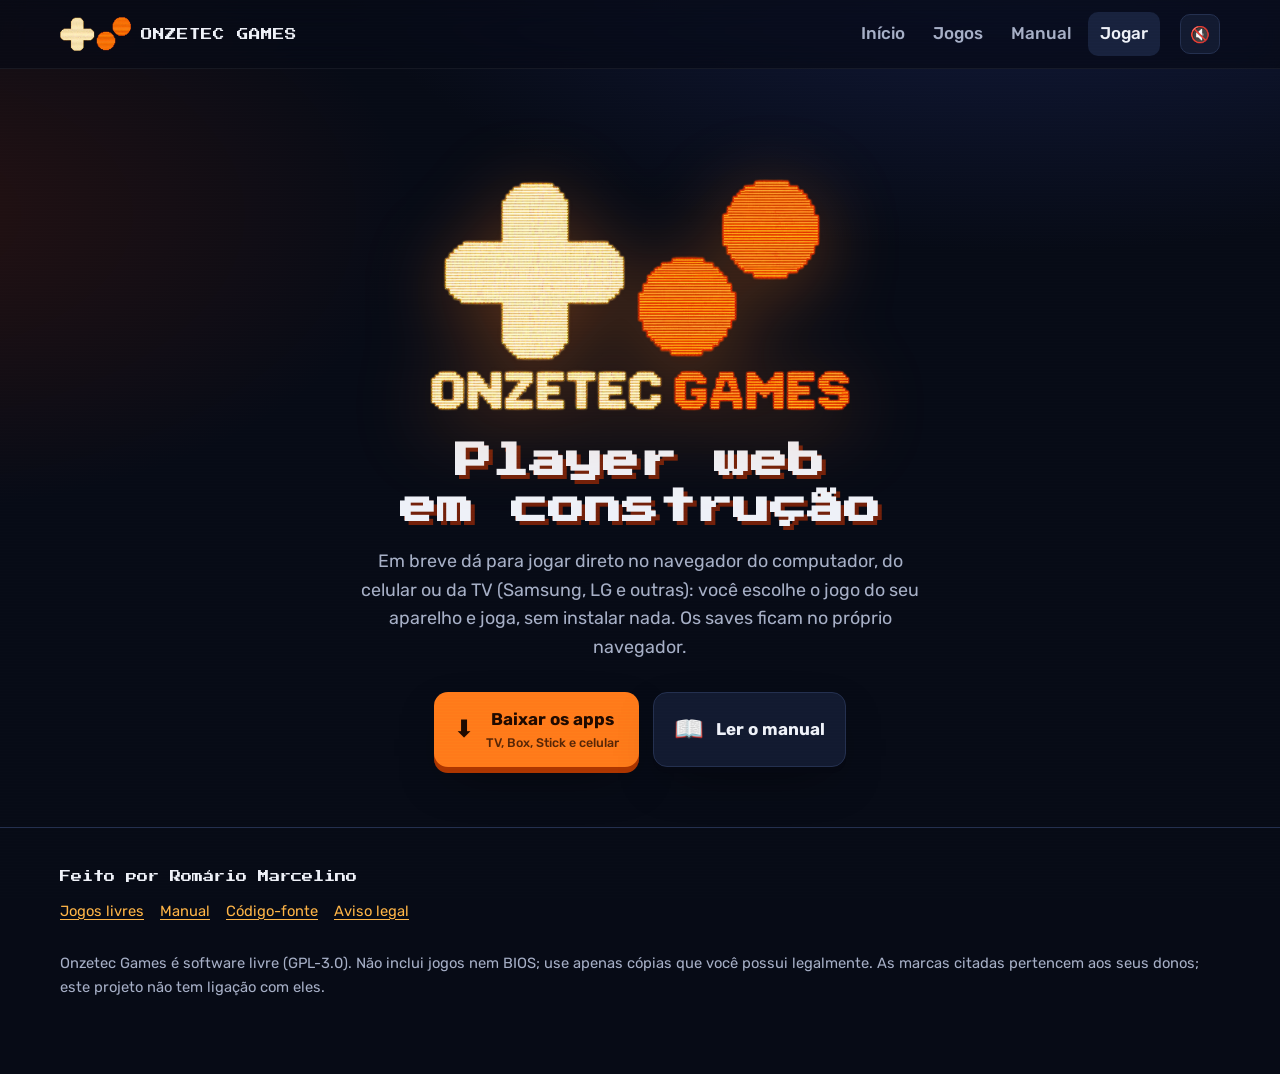
==== site/jogar/index.html @ 1bab52d6 "Site oficial (GitHub Pages): início, jogos livres, manual e player web - site/: HTML + CSS moderno (" ====
<!doctype html>
<html lang="pt-BR">
<head>
  <meta charset="utf-8">
  <meta name="viewport" content="width=device-width, initial-scale=1">
  <title>Jogar no navegador · Onzetec Games</title>
  <meta name="description" content="Versão web do Onzetec Games: jogue clássicos no navegador.">
  <meta name="theme-color" content="#070b16">
  <link rel="icon" href="../favicon.png">
  <link rel="manifest" href="../manifest.webmanifest">
  <link rel="preconnect" href="https://fonts.googleapis.com">
  <link rel="preconnect" href="https://fonts.gstatic.com" crossorigin>
  <link href="https://fonts.googleapis.com/css2?family=Press+Start+2P&family=Rubik:wght@400;500;600;700&display=swap" rel="stylesheet">
  <link rel="stylesheet" href="../assets/css/site.css">
  <script type="module" src="../assets/js/site.js"></script>
</head>
<body>
  <header class="topbar">
    <div class="wrap">
      <a class="brand" href=".././"><img src="../assets/img/mark.webp" alt="" width="70" height="34"><span>ONZETEC GAMES</span></a>
      <nav aria-label="Principal">
        <a href=".././">Início</a>
        <a href="../jogos.html">Jogos</a>
        <a href="../manual.html">Manual</a>
        <a href="../jogar/">Jogar</a>
      </nav>
      <button class="sound-toggle" type="button" aria-pressed="false" title="Ligar som e música">🔇</button>
    </div>
  </header>

  <main>
    <section class="hero">
      <div class="wrap" style="text-align:center">
        <img class="logo" src="../assets/img/logo.webp" alt="Onzetec Games" width="420" height="232" style="margin-inline:auto">
        <h1>Player web<br>em construção</h1>
        <p class="lead" style="margin-inline:auto">Em breve dá para jogar direto no navegador do computador, do celular ou da TV (Samsung, LG e outras): você escolhe o jogo do seu aparelho e joga, sem instalar nada. Os saves ficam no próprio navegador.</p>
        <div class="ctas" style="justify-content:center">
          <a class="btn" href="../#baixar"><span class="ico">⬇</span><span>Baixar os apps<small>TV, Box, Stick e celular</small></span></a>
          <a class="btn ghost" href="../manual.html"><span class="ico">📖</span><span>Ler o manual</span></a>
        </div>
      </div>
    </section>
  </main>

  <footer>
    <div class="wrap">
      <span class="made">Feito por Romário Marcelino</span>
      <nav><a href="../jogos.html">Jogos livres</a><a href="../manual.html">Manual</a><a href="https://github.com/romariosamsumg-bot/EmuladorOnzetec">Código-fonte</a><a href="../manual.html#legal">Aviso legal</a></nav>
      <p>Onzetec Games é software livre (GPL-3.0). Não inclui jogos nem BIOS; use apenas cópias que você possui legalmente. As marcas citadas pertencem aos seus donos; este projeto não tem ligação com eles.</p>
    </div>
  </footer>
</body>
</html>
---- site/assets/css/site.css ----
/* Onzetec Games — site oficial.
   CSS moderno sem build: variáveis, aninhamento, oklch, container queries, :has(),
   transições entre páginas (View Transitions) e animações ao rolar (scroll-driven). */

@view-transition { navigation: auto; }

:root {
  color-scheme: dark;
  --navy: #011c38;
  --bg: #070b16;
  --bg-2: #0d1426;
  --card: #121a30;
  --card-2: #18223d;
  --line: #24304f;
  --text: #eef1f8;
  --muted: #a6afc6;
  --orange: #ff7a1a;
  --orange-2: #ffb547;
  --cyan: #3fd0e0;
  --violet: #8b6cff;
  --green: #5bd68a;
  --radius: 16px;
  --pixel: "Press Start 2P", ui-monospace, monospace;
  --sans: "Rubik", system-ui, -apple-system, "Segoe UI", sans-serif;
  --shadow: 0 18px 50px -20px rgb(0 0 0 / 0.7);
  --glow: 0 0 0 1px oklch(0.75 0.17 50 / 0.5), 0 10px 40px -10px oklch(0.72 0.19 50 / 0.6);
}

*, *::before, *::after { box-sizing: border-box; }

html { scroll-behavior: smooth; scroll-padding-top: 88px; }

body {
  margin: 0;
  font-family: var(--sans);
  font-size: 17px;
  line-height: 1.6;
  color: var(--text);
  background:
    radial-gradient(1200px 600px at 80% -10%, oklch(0.35 0.12 270 / 0.45), transparent 60%),
    radial-gradient(900px 500px at -10% 20%, oklch(0.45 0.16 45 / 0.22), transparent 60%),
    var(--bg);
  min-height: 100dvh;
  overflow-x: hidden;
}

/* Linhas de TV antiga (CRT) por cima de tudo, bem leves. */
body::after {
  content: "";
  position: fixed;
  inset: 0;
  pointer-events: none;
  z-index: 100;
  background: repeating-linear-gradient(to bottom, rgb(255 255 255 / 0.025) 0 1px, transparent 1px 3px);
  mix-blend-mode: overlay;
}

img { max-width: 100%; display: block; }
a { color: var(--orange-2); text-underline-offset: 3px; }
a:hover { color: var(--orange); }
code, kbd {
  font-family: ui-monospace, "SFMono-Regular", Consolas, monospace;
  font-size: 0.9em;
  background: var(--card-2);
  border: 1px solid var(--line);
  border-radius: 6px;
  padding: 0.1em 0.4em;
  word-break: break-word;
}
kbd { border-bottom-width: 3px; }

.wrap { width: min(1160px, 100% - 32px); margin-inline: auto; }

.pixel { font-family: var(--pixel); letter-spacing: 0.02em; line-height: 1.5; }

h1, h2, h3 { line-height: 1.25; text-wrap: balance; }
h2.section-title {
  font-family: var(--pixel);
  font-size: clamp(1.05rem, 2.6vw, 1.6rem);
  margin: 0 0 8px;
  color: var(--text);
  text-shadow: 3px 3px 0 oklch(0.55 0.2 40 / 0.6);
}
.section-sub { color: var(--muted); margin: 0 0 32px; max-width: 62ch; }

/* ------------------------------------------------------------ topo */
.topbar {
  position: sticky;
  top: 0;
  z-index: 50;
  backdrop-filter: blur(14px) saturate(1.3);
  background: rgb(7 11 22 / 0.72);
  border-bottom: 1px solid rgb(255 255 255 / 0.06);
  view-transition-name: topbar;

  & .wrap { display: flex; align-items: center; gap: 16px; min-height: 68px; }
  & .brand { display: flex; align-items: center; gap: 10px; text-decoration: none; color: var(--text); }
  & .brand img { height: 34px; width: auto; }
  & .brand span { font-family: var(--pixel); font-size: 0.72rem; }
  & nav { margin-left: auto; display: flex; gap: 4px; flex-wrap: wrap; }
  & nav a {
    color: var(--muted);
    text-decoration: none;
    padding: 8px 12px;
    border-radius: 10px;
    font-weight: 500;
    transition: background 0.2s, color 0.2s;
  }
  & nav a:hover, & nav a[aria-current="page"] { color: var(--text); background: var(--card-2); }
}

.sound-toggle {
  margin-left: 4px;
  border: 1px solid var(--line);
  background: var(--card);
  color: var(--text);
  border-radius: 10px;
  height: 40px;
  min-width: 40px;
  cursor: pointer;
  font-size: 1rem;
  &[aria-pressed="true"] { border-color: var(--orange); box-shadow: var(--glow); }
}

@media (max-width: 720px) {
  .topbar .brand span { display: none; }
  .topbar nav a { padding: 8px 8px; font-size: 0.92rem; }
}

/* ------------------------------------------------------------ botões */
.btn {
  --b: var(--orange);
  display: inline-flex;
  align-items: center;
  gap: 12px;
  padding: 14px 20px;
  border-radius: 14px;
  text-decoration: none;
  color: #1f0a00;
  background: var(--b);
  font-weight: 700;
  border: 0;
  cursor: pointer;
  box-shadow: 0 6px 0 oklch(0.5 0.17 45), var(--shadow);
  transform: translateY(0);
  transition: transform 0.18s cubic-bezier(0.34, 1.56, 0.64, 1), box-shadow 0.18s, filter 0.2s;

  &:hover { transform: translateY(-3px); color: #1f0a00; filter: brightness(1.06); box-shadow: 0 9px 0 oklch(0.5 0.17 45), var(--shadow); }
  &:active { transform: translateY(4px); box-shadow: 0 2px 0 oklch(0.5 0.17 45); }
  &:focus-visible { outline: 3px solid var(--text); outline-offset: 3px; }
  & .ico { font-size: 1.5rem; line-height: 1; }
  & small { display: block; font-weight: 500; opacity: 0.75; font-size: 0.78rem; }

  &.ghost {
    background: var(--card);
    color: var(--text);
    border: 1px solid var(--line);
    box-shadow: 0 6px 0 #050812, var(--shadow);
    &:hover { color: var(--text); border-color: var(--orange); }
  }
  &.cyan { --b: var(--cyan); color: #00262b; box-shadow: 0 6px 0 oklch(0.55 0.1 210), var(--shadow); }
  &.violet { --b: var(--violet); color: #fff; box-shadow: 0 6px 0 oklch(0.45 0.17 290), var(--shadow); }
  &.small { padding: 9px 14px; font-size: 0.92rem; border-radius: 11px; }
}

/* ------------------------------------------------------------ hero */
.hero {
  position: relative;
  padding: clamp(48px, 9vw, 110px) 0 60px;
  overflow: clip;

  & .grid { display: grid; grid-template-columns: 1.05fr 0.95fr; gap: 48px; align-items: center; }
  & .logo { width: min(420px, 90%); filter: drop-shadow(0 16px 40px rgb(255 122 26 / 0.35)); animation: float 6s ease-in-out infinite; }
  & h1 {
    font-family: var(--pixel);
    font-size: clamp(1.25rem, 3.6vw, 2.3rem);
    margin: 28px 0 16px;
    text-shadow: 4px 4px 0 oklch(0.55 0.2 40 / 0.55);
  }
  & .lead { color: var(--muted); font-size: 1.12rem; max-width: 52ch; margin: 0 0 30px; }
  & .ctas { display: flex; flex-wrap: wrap; gap: 14px; }
  & .note { color: var(--muted); font-size: 0.88rem; margin-top: 18px; }
}

@media (max-width: 900px) {
  .hero .grid { grid-template-columns: 1fr; }
  .hero .tv { order: -1; }
}

@keyframes float { 50% { transform: translateY(-10px); } }

/* TV de tubo com as capas dos consoles passando. */
.tv {
  position: relative;
  aspect-ratio: 4 / 3;
  border-radius: 34px;
  padding: 26px;
  background: linear-gradient(145deg, #2b2f3d, #12141c);
  box-shadow: inset 0 2px 0 rgb(255 255 255 / 0.08), 0 30px 70px -20px rgb(0 0 0 / 0.9);
  rotate: -2deg;
  transition: rotate 0.6s cubic-bezier(0.34, 1.56, 0.64, 1);
  &:hover { rotate: 0deg; }

  & .screen {
    position: relative;
    height: 100%;
    border-radius: 26px / 34px;
    overflow: hidden;
    background: #000;
    box-shadow: inset 0 0 60px rgb(0 0 0 / 0.9);
  }
  & .screen img {
    position: absolute;
    inset: 0;
    width: 100%;
    height: 100%;
    object-fit: cover;
    opacity: 0;
    scale: 1.06;
    transition: opacity 0.9s ease, scale 6s linear;
  }
  & .screen img.on { opacity: 1; scale: 1; }
  & .screen::after {
    content: "";
    position: absolute;
    inset: 0;
    background:
      repeating-linear-gradient(to bottom, rgb(0 0 0 / 0.28) 0 2px, transparent 2px 4px),
      radial-gradient(ellipse at center, transparent 55%, rgb(0 0 0 / 0.65));
    pointer-events: none;
  }
  & .label {
    position: absolute;
    left: 50%;
    bottom: -14px;
    translate: -50% 0;
    background: var(--orange);
    color: #1f0a00;
    font-family: var(--pixel);
    font-size: 0.62rem;
    padding: 8px 12px;
    border-radius: 8px;
    white-space: nowrap;
    box-shadow: 0 4px 0 oklch(0.5 0.17 45);
  }
}

/* ------------------------------------------------------------ seções */
section { padding: 70px 0; }
.band { background: linear-gradient(180deg, transparent, rgb(255 255 255 / 0.025) 30%, transparent); }

.cards {
  display: grid;
  grid-template-columns: repeat(auto-fit, minmax(min(280px, 100%), 1fr));
  gap: 20px;
}

.card {
  container-type: inline-size;
  position: relative;
  background: linear-gradient(180deg, var(--card-2), var(--card));
  border: 1px solid var(--line);
  border-radius: var(--radius);
  padding: 24px;
  box-shadow: var(--shadow);
  transition: transform 0.35s cubic-bezier(0.34, 1.56, 0.64, 1), border-color 0.25s;

  &:hover { transform: translateY(-6px) rotate(-0.4deg); border-color: oklch(0.72 0.19 50 / 0.6); }
  & h3 { margin: 10px 0 6px; font-size: 1.2rem; }
  & p { margin: 0; color: var(--muted); }
  & .emoji { font-size: 2rem; }
  & .tag {
    display: inline-block;
    font-family: var(--pixel);
    font-size: 0.55rem;
    padding: 6px 8px;
    border-radius: 6px;
    background: oklch(0.72 0.19 50 / 0.18);
    color: var(--orange-2);
  }
}

/* Cards de download (os três "cartuchos"). */
.downloads {
  display: grid;
  grid-template-columns: repeat(auto-fit, minmax(min(300px, 100%), 1fr));
  gap: 22px;
}
.cart {
  --c: var(--orange);
  position: relative;
  border-radius: 18px 18px 26px 26px;
  padding: 30px 24px 26px;
  background: linear-gradient(180deg, color-mix(in oklch, var(--c) 22%, var(--card)), var(--card));
  border: 2px solid color-mix(in oklch, var(--c) 55%, transparent);
  box-shadow: 0 8px 0 color-mix(in oklch, var(--c) 40%, #000), var(--shadow);
  transition: transform 0.35s cubic-bezier(0.34, 1.56, 0.64, 1);
  &:hover { transform: translateY(-8px); }
  &.recommended { outline: 3px dashed color-mix(in oklch, var(--c) 80%, white); outline-offset: 6px; }
  &.recommended::before {
    content: "Recomendado para você";
    position: absolute;
    top: -14px;
    right: 18px;
    background: var(--c);
    color: #111;
    font-weight: 700;
    font-size: 0.75rem;
    padding: 4px 10px;
    border-radius: 999px;
  }
  /* "Encaixe" do cartucho no topo. */
  &::after {
    content: "";
    position: absolute;
    top: 0;
    left: 50%;
    translate: -50% 0;
    width: 40%;
    height: 10px;
    border-radius: 0 0 10px 10px;
    background: color-mix(in oklch, var(--c) 45%, #000);
  }
  & .big { font-size: 2.6rem; }
  & h3 { font-family: var(--pixel); font-size: 0.95rem; margin: 14px 0 10px; line-height: 1.6; }
  & p { color: var(--muted); margin: 0 0 18px; }
  & ul { color: var(--muted); padding-left: 18px; margin: 0 0 20px; }
  & .btn { width: 100%; justify-content: center; }
  &.tv { --c: var(--orange); }
  &.phone { --c: var(--cyan); }
  &.web { --c: var(--violet); }
}

.copy-line {
  display: flex;
  gap: 8px;
  align-items: center;
  margin: 12px 0 0;
  & code { flex: 1; padding: 8px 10px; }
  & button {
    border: 1px solid var(--line);
    background: var(--card-2);
    color: var(--text);
    border-radius: 8px;
    padding: 7px 10px;
    cursor: pointer;
  }
}

/* Consoles: grade com as capas. */
.consoles {
  display: grid;
  grid-template-columns: repeat(auto-fill, minmax(min(200px, 100%), 1fr));
  gap: 16px;
  & figure {
    margin: 0;
    border-radius: 14px;
    overflow: hidden;
    background: var(--card);
    border: 1px solid var(--line);
    transition: transform 0.35s cubic-bezier(0.34, 1.56, 0.64, 1), box-shadow 0.25s;
    &:hover { transform: scale(1.05) rotate(-1deg); box-shadow: var(--glow); }
  }
  & img { aspect-ratio: 3 / 2; object-fit: cover; width: 100%; }
  & figcaption { padding: 10px 12px; font-weight: 600; display: flex; justify-content: space-between; gap: 8px; }
  & figcaption small { color: var(--muted); font-weight: 400; }
}

/* Passos numerados. */
.steps {
  counter-reset: step;
  display: grid;
  gap: 14px;
  padding: 0;
  list-style: none;
  & li {
    counter-increment: step;
    position: relative;
    padding: 16px 18px 16px 64px;
    background: var(--card);
    border: 1px solid var(--line);
    border-radius: 14px;
  }
  & li::before {
    content: counter(step);
    position: absolute;
    left: 16px;
    top: 14px;
    width: 34px;
    height: 34px;
    display: grid;
    place-items: center;
    font-family: var(--pixel);
    font-size: 0.8rem;
    border-radius: 9px;
    background: var(--orange);
    color: #1f0a00;
    box-shadow: 0 3px 0 oklch(0.5 0.17 45);
  }
}

.callout {
  border-left: 4px solid var(--orange);
  background: oklch(0.72 0.19 50 / 0.08);
  padding: 14px 18px;
  border-radius: 0 12px 12px 0;
  margin: 18px 0;
  &.info { border-color: var(--cyan); background: oklch(0.8 0.12 200 / 0.08); }
  &.warn { border-color: #ff6b6b; background: oklch(0.65 0.2 25 / 0.1); }
  & p { margin: 0; }
}

/* ------------------------------------------------------------ manual */
.manual {
  display: grid;
  grid-template-columns: 260px 1fr;
  gap: 40px;
  padding: 40px 0 80px;

  & aside { position: sticky; top: 88px; align-self: start; max-height: calc(100dvh - 110px); overflow: auto; }
  & aside nav { display: grid; gap: 2px; }
  & aside a {
    color: var(--muted);
    text-decoration: none;
    padding: 6px 10px;
    border-radius: 8px;
    font-size: 0.94rem;
    border-left: 2px solid transparent;
    &.active { color: var(--text); background: var(--card); border-left-color: var(--orange); }
    &.sub { padding-left: 22px; font-size: 0.88rem; }
  }
  & article { min-width: 0; }
  & article h2 {
    font-family: var(--pixel);
    font-size: clamp(0.95rem, 2.2vw, 1.25rem);
    margin: 56px 0 14px;
    padding-top: 6px;
    color: var(--orange-2);
  }
  & article h2:first-child { margin-top: 0; }
  & article h3 { margin: 28px 0 8px; font-size: 1.15rem; }
  & dl { display: grid; grid-template-columns: minmax(160px, 30%) 1fr; gap: 0; margin: 12px 0; border: 1px solid var(--line); border-radius: 12px; overflow: hidden; }
  & dt, & dd { margin: 0; padding: 10px 14px; border-top: 1px solid var(--line); }
  & dt { font-weight: 600; background: var(--card); }
  & dd { color: var(--muted); background: var(--bg-2); }
  & dl > :nth-child(1), & dl > :nth-child(2) { border-top: 0; }
  & table { width: 100%; border-collapse: collapse; margin: 12px 0; font-size: 0.95rem; }
  & th, & td { text-align: left; padding: 9px 12px; border-bottom: 1px solid var(--line); vertical-align: top; }
  & th { color: var(--muted); font-weight: 600; }
  & .table-scroll { overflow-x: auto; }
}

@media (max-width: 900px) {
  .manual { grid-template-columns: 1fr; }
  .manual aside { position: static; max-height: none; }
  .manual aside nav { grid-auto-flow: column; grid-auto-columns: max-content; overflow-x: auto; padding-bottom: 6px; }
  .manual aside a.sub { display: none; }
  .manual dl { grid-template-columns: 1fr; }
  .manual dd { border-top: 0; }
}

/* ------------------------------------------------------------ jogos */
.filters { display: flex; gap: 8px; flex-wrap: wrap; margin: 0 0 22px; }
.chip {
  border: 1px solid var(--line);
  background: var(--card);
  color: var(--text);
  padding: 8px 14px;
  border-radius: 999px;
  cursor: pointer;
  font: inherit;
  font-size: 0.94rem;
  transition: transform 0.2s cubic-bezier(0.34, 1.56, 0.64, 1), background 0.2s;
  &:hover { transform: translateY(-2px); }
  &[aria-pressed="true"] { background: var(--orange); color: #1f0a00; border-color: var(--orange); font-weight: 600; }
}
.search {
  width: 100%;
  max-width: 420px;
  padding: 12px 16px;
  border-radius: 12px;
  border: 1px solid var(--line);
  background: var(--card);
  color: var(--text);
  font: inherit;
  margin-bottom: 14px;
  &:focus { outline: 2px solid var(--orange); }
}
.games {
  display: grid;
  grid-template-columns: repeat(auto-fill, minmax(min(220px, 100%), 1fr));
  gap: 18px;
}
.game {
  background: var(--card);
  border: 1px solid var(--line);
  border-radius: 14px;
  overflow: hidden;
  display: flex;
  flex-direction: column;
  transition: transform 0.3s cubic-bezier(0.34, 1.56, 0.64, 1);
  &:hover { transform: translateY(-5px); }
  & .cover { aspect-ratio: 4 / 3; background: var(--bg-2); object-fit: cover; width: 100%; }
  & .body { padding: 12px 14px 14px; display: grid; gap: 6px; flex: 1; }
  & h3 { margin: 0; font-size: 1.02rem; }
  & .meta { color: var(--muted); font-size: 0.85rem; }
  & .btn { margin-top: auto; justify-content: center; }
}
.console-packs { display: grid; grid-template-columns: repeat(auto-fill, minmax(min(240px, 100%), 1fr)); gap: 14px; margin-bottom: 30px; }
.empty {
  text-align: center;
  padding: 50px 20px;
  border: 2px dashed var(--line);
  border-radius: 18px;
  color: var(--muted);
  & .big { font-size: 3rem; }
}

/* ------------------------------------------------------------ rodapé */
footer {
  border-top: 1px solid var(--line);
  padding: 40px 0 60px;
  color: var(--muted);
  font-size: 0.92rem;
  & .wrap { display: grid; gap: 14px; }
  & .made { font-family: var(--pixel); font-size: 0.7rem; color: var(--text); }
  & nav { display: flex; gap: 16px; flex-wrap: wrap; }
}

/* ------------------------------------------------------------ animações ao rolar */
@supports (animation-timeline: view()) {
  .reveal {
    animation: reveal linear both;
    animation-timeline: view();
    animation-range: entry 0% entry 90%;
  }
  @keyframes reveal {
    from { opacity: 0; translate: 0 40px; scale: 0.97; }
    to { opacity: 1; translate: 0 0; scale: 1; }
  }
}

/* Konami: "+30 vidas" */
.konami-burst {
  position: fixed;
  inset: 0;
  pointer-events: none;
  z-index: 200;
  display: grid;
  place-items: center;
  font-family: var(--pixel);
  font-size: clamp(1.2rem, 5vw, 3rem);
  color: var(--orange-2);
  text-shadow: 4px 4px 0 #000;
  animation: burst 2.2s ease-out forwards;
}
@keyframes burst {
  0% { opacity: 0; scale: 0.4; }
  20% { opacity: 1; scale: 1.15; }
  70% { opacity: 1; scale: 1; }
  100% { opacity: 0; scale: 1.4; }
}
.pixel-confetti { position: fixed; width: 10px; height: 10px; z-index: 199; pointer-events: none; animation: fall 1.8s ease-in forwards; }
@keyframes fall { to { translate: var(--dx) 105vh; rotate: var(--rot); } }

@media (prefers-reduced-motion: reduce) {
  *, *::before, *::after { animation: none !important; transition: none !important; }
  html { scroll-behavior: auto; }
}

.visually-hidden { position: absolute; width: 1px; height: 1px; overflow: hidden; clip: rect(0 0 0 0); white-space: nowrap; }

/* Blocos de código e o sumário não podem alargar a página no celular. */
pre { overflow-x: auto; max-width: 100%; background: var(--bg-2); border: 1px solid var(--line); border-radius: 12px; padding: 14px; }
pre code { background: none; border: 0; padding: 0; word-break: normal; }
.manual aside { min-width: 0; }

/* Ajustes: imagens com width/height no HTML seguem a proporção do CSS. */
.consoles img, .tv .screen img, .game .cover { height: auto; }
.tv .screen img { height: 100%; }

@media (max-width: 560px) {
  .topbar .wrap { gap: 8px; min-height: 58px; }
  .topbar .brand img { height: 26px; }
  .topbar nav { flex-wrap: nowrap; gap: 0; }
  .topbar nav a { padding: 6px 7px; font-size: 0.86rem; }
  .sound-toggle { height: 34px; min-width: 34px; }
  .hero .logo { width: min(220px, 55%); }
  .hero .tv { padding: 16px; border-radius: 24px; }
}
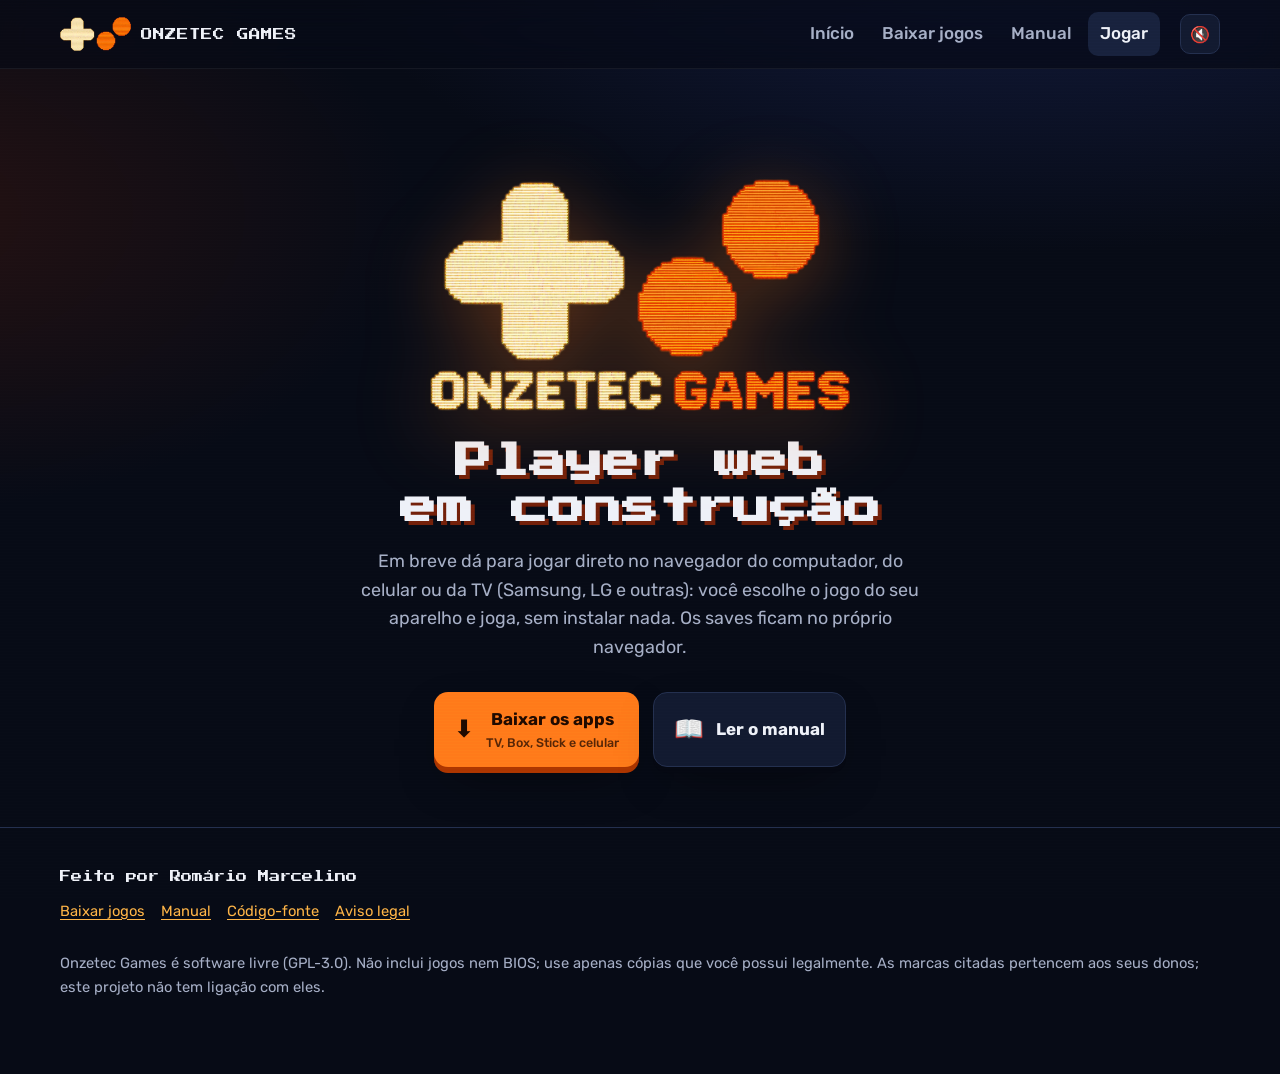
==== commit 116c1247: "Página Baixar jogos pronta: consoles com pacote, pacote geral e lista Cards de cada console com o pa" ====
--- a/site/jogar/index.html
+++ b/site/jogar/index.html
@@ -20,7 +20,7 @@
       <a class="brand" href=".././"><img src="../assets/img/mark.webp" alt="" width="70" height="34"><span>ONZETEC GAMES</span></a>
       <nav aria-label="Principal">
         <a href=".././">Início</a>
-        <a href="../jogos.html">Jogos</a>
+        <a href="../jogos.html">Baixar jogos</a>
         <a href="../manual.html">Manual</a>
         <a href="../jogar/">Jogar</a>
       </nav>
@@ -45,7 +45,7 @@
   <footer>
     <div class="wrap">
       <span class="made">Feito por Romário Marcelino</span>
-      <nav><a href="../jogos.html">Jogos livres</a><a href="../manual.html">Manual</a><a href="https://github.com/romariosamsumg-bot/EmuladorOnzetec">Código-fonte</a><a href="../manual.html#legal">Aviso legal</a></nav>
+      <nav><a href="../jogos.html">Baixar jogos</a><a href="../manual.html">Manual</a><a href="https://github.com/romariosamsumg-bot/EmuladorOnzetec">Código-fonte</a><a href="../manual.html#legal">Aviso legal</a></nav>
       <p>Onzetec Games é software livre (GPL-3.0). Não inclui jogos nem BIOS; use apenas cópias que você possui legalmente. As marcas citadas pertencem aos seus donos; este projeto não tem ligação com eles.</p>
     </div>
   </footer>
--- a/site/assets/css/site.css
+++ b/site/assets/css/site.css
@@ -588,3 +588,4 @@
   .hero .logo { width: min(220px, 55%); }
   .hero .tv { padding: 16px; border-radius: 24px; }
 }
+.consoles figcaption small { white-space: nowrap; }
